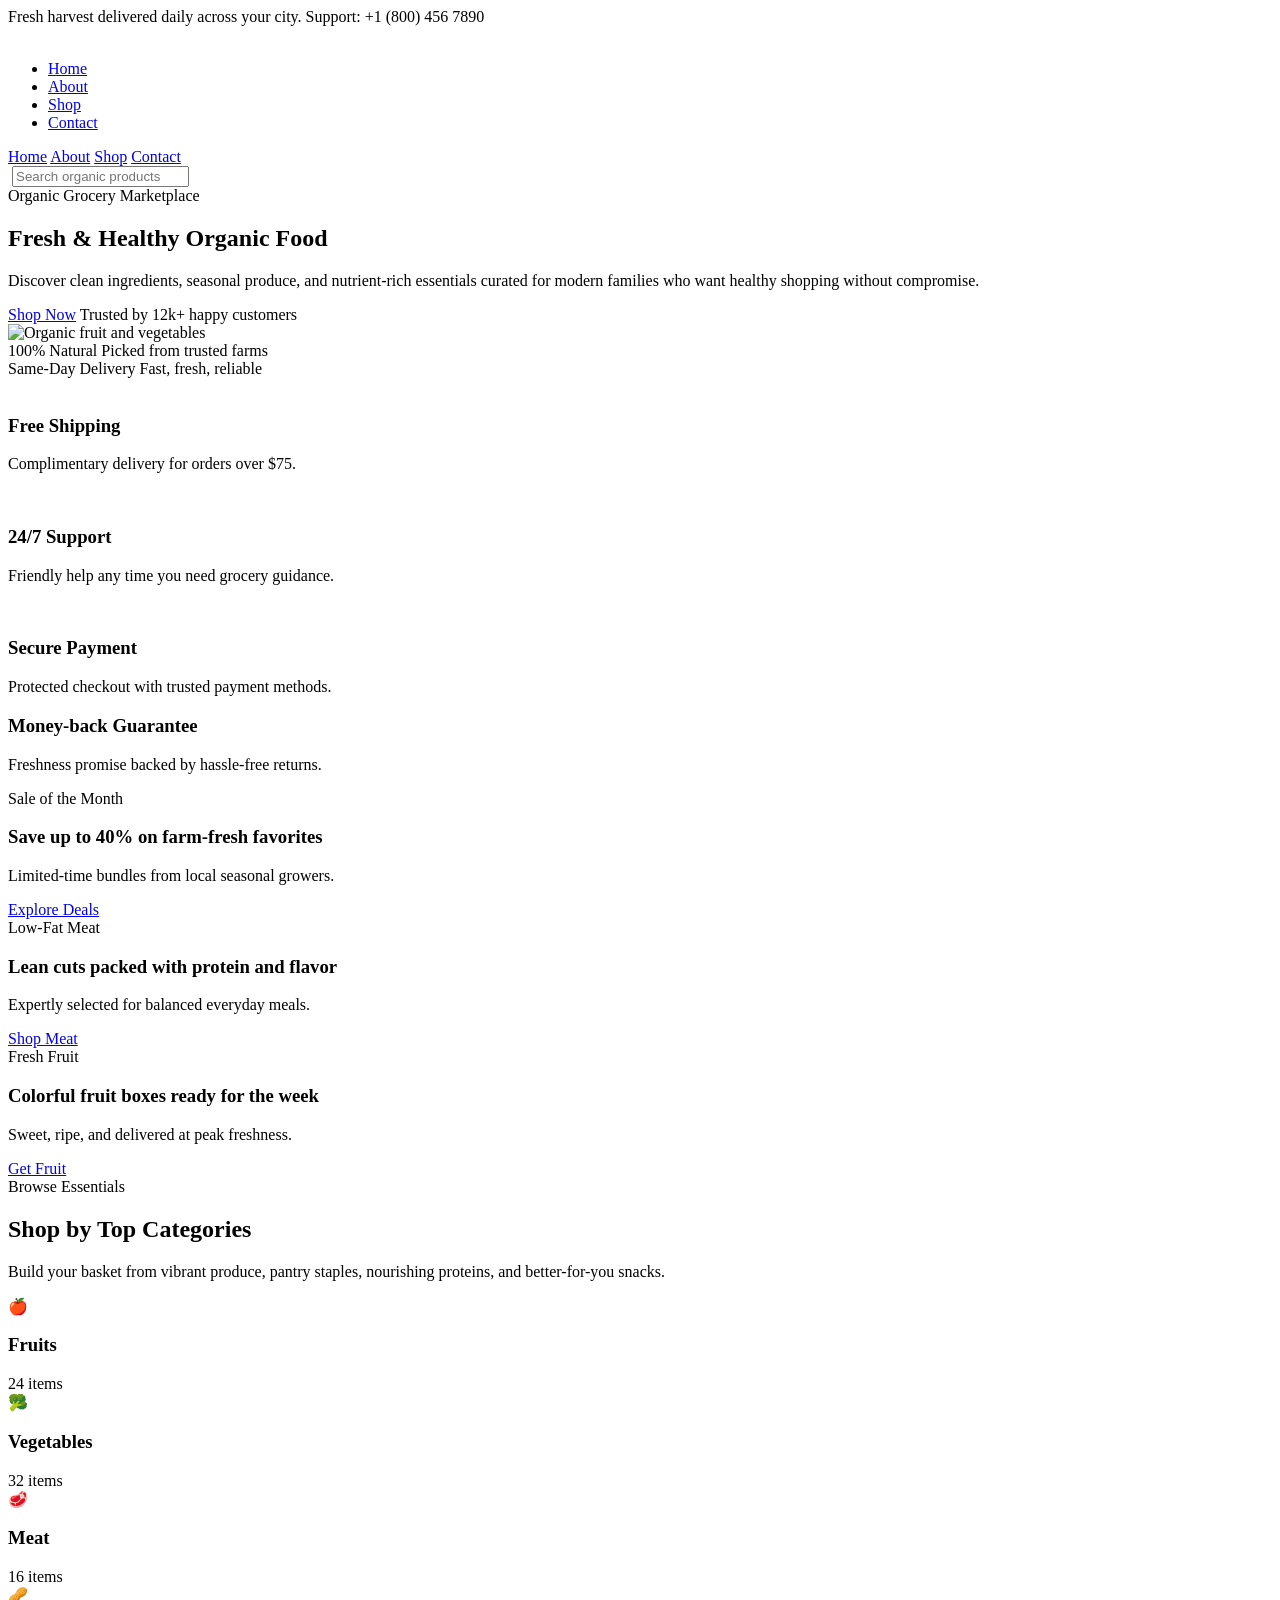
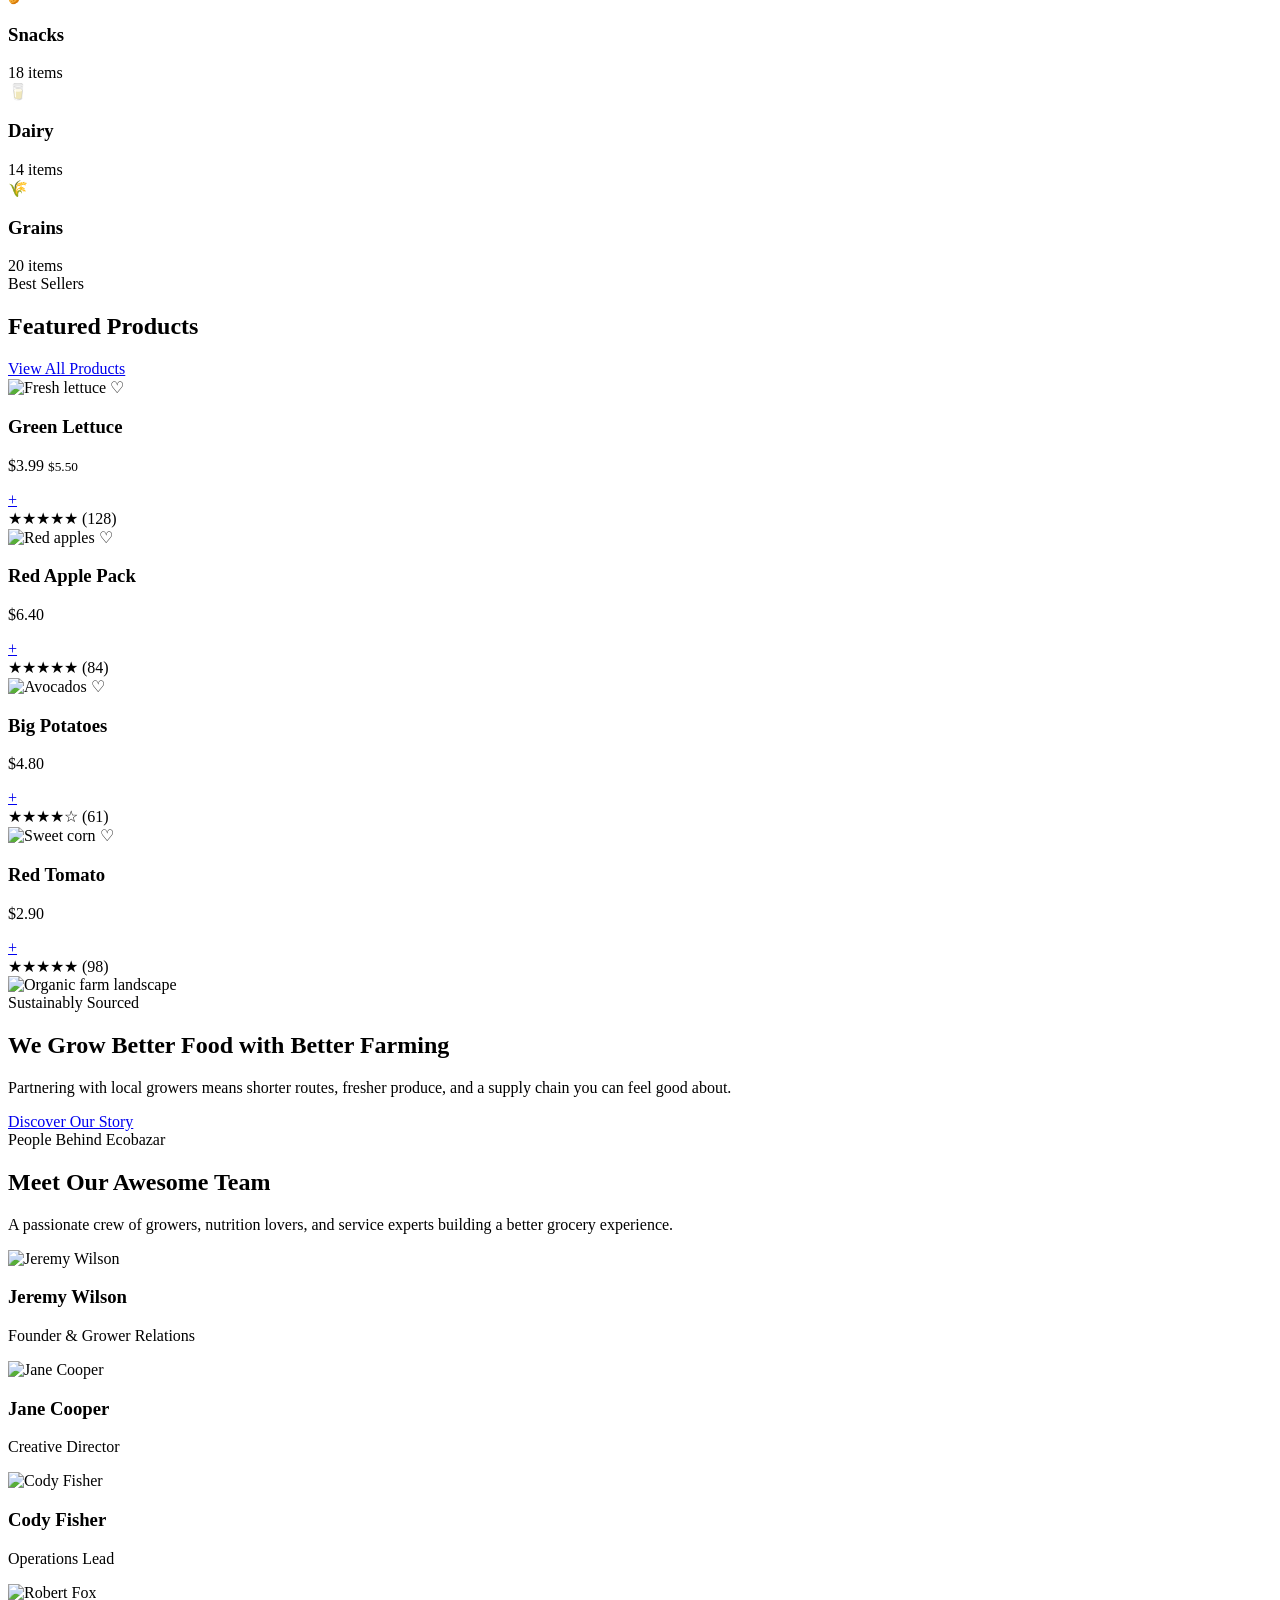
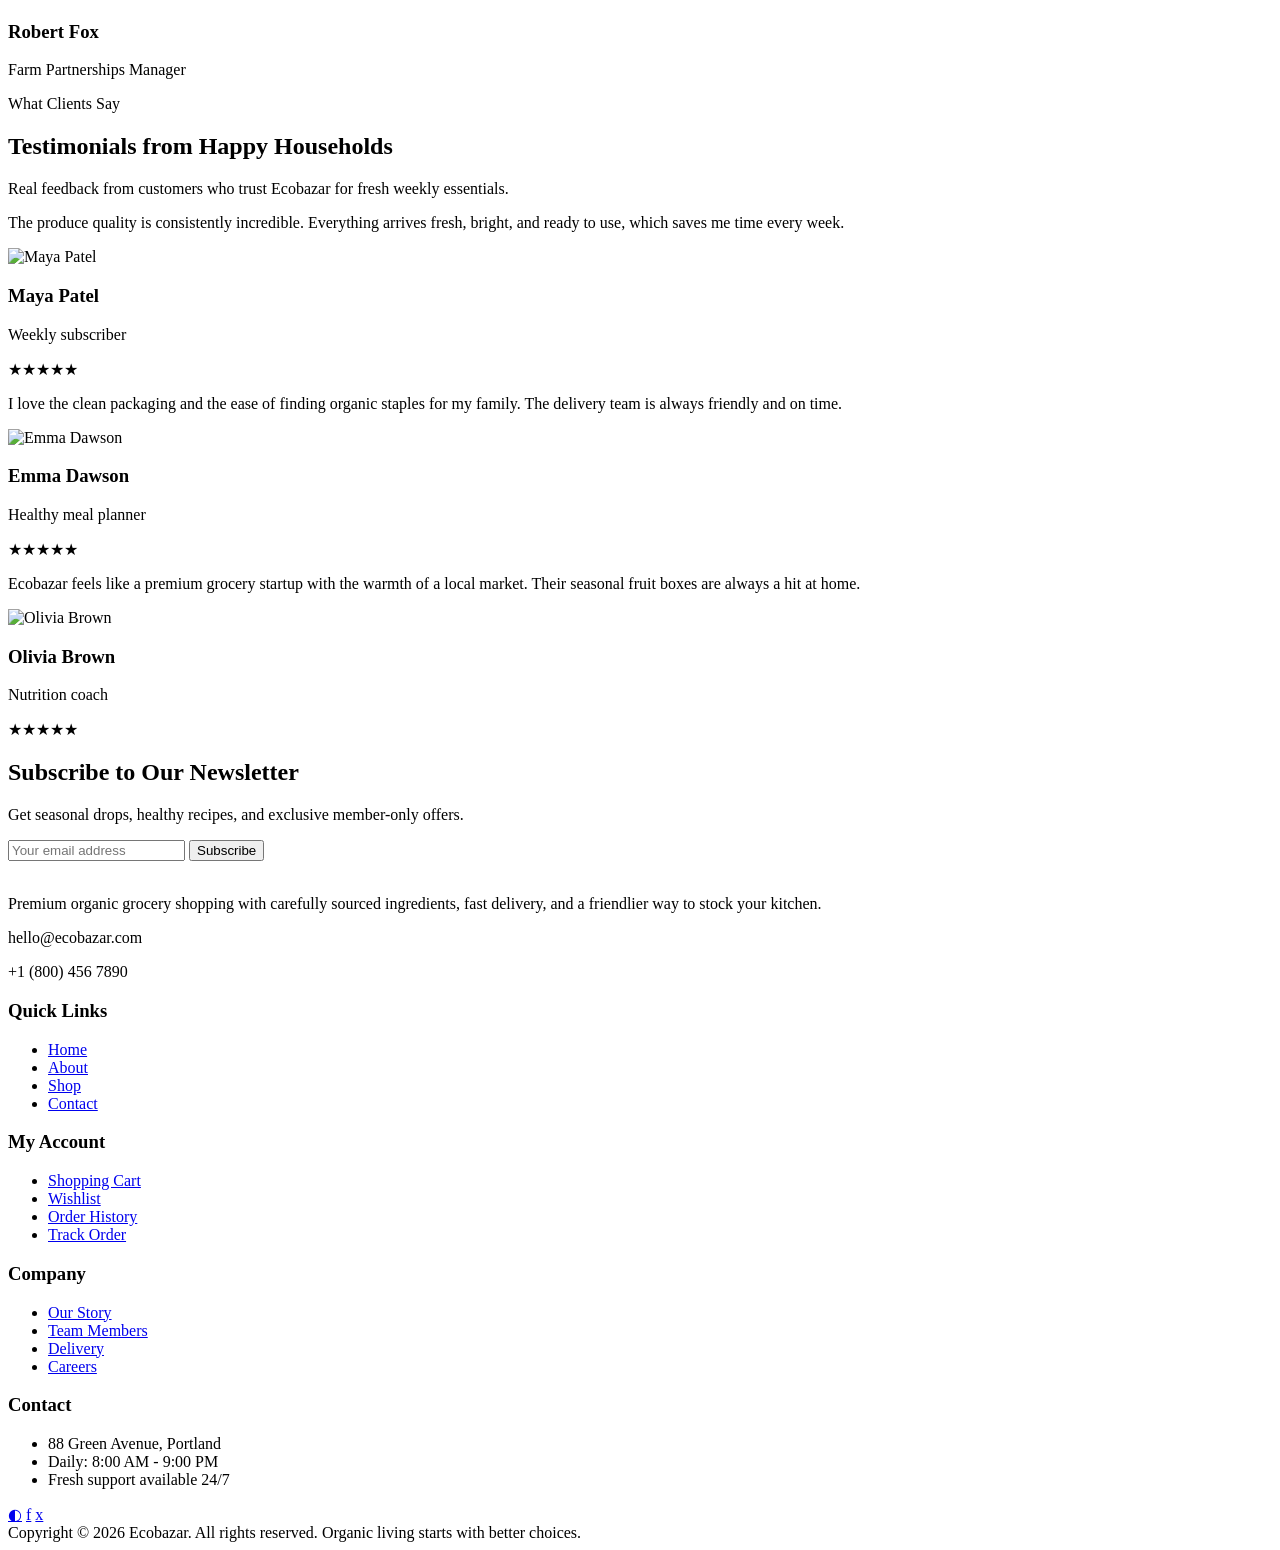
==== index.html @ fa6626b8 "ecobazar" ====
<!DOCTYPE html>
<html lang="en">
  <head>
    <meta charset="UTF-8" />
    <meta name="viewport" content="width=device-width, initial-scale=1.0" />
    <title>Ecobazar </title>
    <link rel="preconnect" href="https://fonts.googleapis.com" />
    <link rel="preconnect" href="https://fonts.gstatic.com" crossorigin />
    <link
      href="https://fonts.googleapis.com/css2?family=Poppins:wght@400;500;600;700;800&display=swap"
      rel="stylesheet"
    />
    <link rel="stylesheet" href="style.css" />
  </head>
  <body>
    <div class="page-shell">
      <div class="topbar">
        <div class="container">
          <span>Fresh harvest delivered daily across your city.</span>
          <span>Support: +1 (800) 456 7890</span>
        </div>
      </div>
      <header class="header-main">
        
        <div class="container">
          <a class="logo" href="index.html">
            <img src="./images/escobarlogo.svg" alt="" class="nav__logo">
          </a>
          <div class="mobile-only-menu">
            <div class="menu-btn" onclick="toggleMenu()">
              <div class="bar"></div>
              <div class="bar"></div>
            </div>
            <div class="nav-container" id="navContainer">
              <ul class="nav-links">
                <li style="--i: 0.1s"><a href="index.html">Home</a></li>
                <li style="--i: 0.1s"><a href="about.html">About</a></li>
                <li style="--i: 0.2s"><a href="shop.html">Shop</a></li>
                <li style="--i: 0.3s"><a href="#footer-contact">Contact</a></li>
              </ul>
            </div>
          </div>
          <nav class="nav" aria-label="Primary navigation">
            <a class="is-active" href="index.html">Home</a>
            <a href="about.html">About</a>
            <a href="shop.html">Shop</a>
            <a href="#footer-contact">Contact</a>
          </nav>
          <div class="header-actions">
            <label class="search" aria-label="Search products">
              <img src="./images/searchicon.svg" alt="" class="nav__search">
              <input type="search" placeholder="Search organic products" />
            </label>
            <a class="icon-button" href="shop.html" aria-label="Cart"><img src="./images/shopbag.svg" alt="" class="nav__shop"></a>
          </div>
        </div>
      </header>
      <main>
        <section class="hero">
          <div class="container">
            <div class="hero-panel">
              <div class="hero-copy">
                <span class="eyebrow">Organic Grocery Marketplace</span>
                <h1>Fresh &amp; Healthy Organic Food</h1>
                <p>
                  Discover clean ingredients, seasonal produce, and nutrient-rich essentials curated
                  for modern families who want healthy shopping without compromise.
                </p>
                <div class="hero-actions">
                  <a class="button" href="shop.html">Shop Now</a>
                  <span class="hero-note">Trusted by 12k+ happy customers</span>
                </div>
              </div>
              <div class="hero-media">
                <img
                  src="https://images.unsplash.com/photo-1542838132-92c53300491e?auto=format&fit=crop&w=900&q=80"
                  alt="Organic fruit and vegetables"
                />
                <div class="floating-chip chip-top">
                  <span class="stats-value">100% Natural</span>
                  <span class="stats-label">Picked from trusted farms</span>
                </div>
                <div class="floating-chip chip-bottom">
                  <span class="stats-value">Same-Day Delivery</span>
                  <span class="stats-label">Fast, fresh, reliable</span>
                </div>
              </div>
            </div>
          </div>
        </section>
        <section class="features-bar">
          <div class="container">
            <div class="features-grid">
              <article class="feature-item">
                <span class="feature-icon"><img src="./images/vivian.svg" alt=""></span>
                <div>
                  <h3>Free Shipping</h3>
                  <p>Complimentary delivery for orders over $75.</p>
                </div>
              </article>
              <article class="feature-item">
                <span class="feature-icon"><img src="./images/naushnik.svg" alt=""></span>
                <div>
                  <h3>24/7 Support</h3>
                  <p>Friendly help any time you need grocery guidance.</p>
                </div>
              </article>
              <article class="feature-item">
                <span class="feature-icon"><img src="./images/shjpingbag.svg" alt=""></span>
                <div>
                  <h3>Secure Payment</h3>
                  <p>Protected checkout with trusted payment methods.</p>
                </div>
              </article>
              <article class="feature-item">
                <span class="feature-icon"></span>
                <div>
                  <h3>Money-back Guarantee</h3>
                  <p>Freshness promise backed by hassle-free returns.</p>
                </div>
              </article>
            </div>
          </div>
        </section>
        <section class="section">
          <div class="container">
            <div class="promo-grid">
              <article
                class="promo-card"
                style="--promo-image:url('https://images.unsplash.com/photo-1610832958506-aa56368176cf?auto=format&fit=crop&w=900&q=80');"
              >
                <div class="promo-copy">
                  <span class="promo-badge">Sale of the Month</span>
                  <h3>Save up to 40% on farm-fresh favorites</h3>
                  <p>Limited-time bundles from local seasonal growers.</p>
                  <a class="button-outline" href="shop.html">Explore Deals</a>
                </div>
              </article>
              <article
                class="promo-card"
                style="--promo-image:url('https://images.unsplash.com/photo-1607623814075-e51df1bdc82f?auto=format&fit=crop&w=900&q=80');"
              >
                <div class="promo-copy">
                  <span class="promo-badge">Low-Fat Meat</span>
                  <h3>Lean cuts packed with protein and flavor</h3>
                  <p>Expertly selected for balanced everyday meals.</p>
                  <a class="button-outline" href="shop.html">Shop Meat</a>
                </div>
              </article>
              <article
                class="promo-card"
                style="--promo-image:url('https://images.unsplash.com/photo-1619566636858-adf3ef46400b?auto=format&fit=crop&w=900&q=80');"
              >
                <div class="promo-copy">
                  <span class="promo-badge">Fresh Fruit</span>
                  <h3>Colorful fruit boxes ready for the week</h3>
                  <p>Sweet, ripe, and delivered at peak freshness.</p>
                  <a class="button-outline" href="shop.html">Get Fruit</a>
                </div>
              </article>
            </div>
          </div>
        </section>
        <section class="section">
          <div class="container">
            <div class="section-heading">
              <span class="eyebrow">Browse Essentials</span>
              <h2>Shop by Top Categories</h2>
              <p>
                Build your basket from vibrant produce, pantry staples, nourishing proteins, and
                better-for-you snacks.
              </p>
            </div>
            <div class="categories-grid">
              <article class="category-card">
                <span class="category-icon">🍎</span>
                <h3>Fruits</h3>
                <span>24 items</span>
              </article>
              <article class="category-card">
                <span class="category-icon">🥦</span>
                <h3>Vegetables</h3>
                <span>32 items</span>
              </article>
              <article class="category-card">
                <span class="category-icon">🥩</span>
                <h3>Meat</h3>
                <span>16 items</span>
              </article>
              <article class="category-card">
                <span class="category-icon">🥜</span>
                <h3>Snacks</h3>
                <span>18 items</span>
              </article>
              <article class="category-card">
                <span class="category-icon">🥛</span>
                <h3>Dairy</h3>
                <span>14 items</span>
              </article>
              <article class="category-card">
                <span class="category-icon">🌾</span>
                <h3>Grains</h3>
                <span>20 items</span>
              </article>
            </div>
          </div>
        </section>
        <section class="section">
          <div class="container">
            <div class="utility-row">
              <div>
                <span class="eyebrow">Best Sellers</span>
                <h2>Featured Products</h2>
              </div>
              <a class="button-outline" href="shop.html">View All Products</a>
            </div>
            <div class="products-grid">
              <article class="product-card">
                <div class="product-media">
                  <img src="https://images.unsplash.com/photo-1576045057995-568f588f82fb?auto=format&fit=crop&w=800&q=80" alt="Fresh lettuce" />
                  <span class="wishlist">♡</span>
                </div>
                <div class="product-meta">
                  <div>
                    <h3 class="product-name">Green Lettuce</h3>
                    <p class="price">$3.99 <small>$5.50</small></p>
                  </div>
                  <a class="icon-button" href="shop.html" aria-label="Add Green Lettuce to cart">+</a>
                </div>
                <div class="rating">★★★★★ <span>(128)</span></div>
              </article>
              <article class="product-card">
                <div class="product-media">
                  <img src="https://images.unsplash.com/photo-1567306226416-28f0efdc88ce?auto=format&fit=crop&w=800&q=80" alt="Red apples" />
                  <span class="wishlist">♡</span>
                </div>
                <div class="product-meta">
                  <div>
                    <h3 class="product-name">Red Apple Pack</h3>
                    <p class="price">$6.40</p>
                  </div>
                  <a class="icon-button" href="shop.html" aria-label="Add Red Apple Pack to cart">+</a>
                </div>
                <div class="rating">★★★★★ <span>(84)</span></div>
              </article>
              <article class="product-card">
                <div class="product-media">
                  <img src="https://images.unsplash.com/photo-1518977676601-b53f82aba655?auto=format&fit=crop&w=800&q=80" alt="Avocados" />
                  <span class="wishlist">♡</span>
                </div>
                <div class="product-meta">
                  <div>
                    <h3 class="product-name">Big Potatoes</h3>
                    <p class="price">$4.80</p>
                  </div>
                  <a class="icon-button" href="shop.html" aria-label="Add Organic Avocado to cart">+</a>
                </div>
                <div class="rating">★★★★☆ <span>(61)</span></div>
              </article>
              <article class="product-card">
                <div class="product-media">
                  <img src="https://images.unsplash.com/photo-1592924357228-91a4daadcfea?auto=format&fit=crop&w=800&q=80" alt="Sweet corn" />
                  <span class="wishlist">♡</span>
                </div>
                <div class="product-meta">
                  <div>
                    <h3 class="product-name">Red Tomato</h3>
                    <p class="price">$2.90</p>
                  </div>
                  <a class="icon-button" href="shop.html" aria-label="Add Sweet Corn to cart">+</a>
                </div>
                <div class="rating">★★★★★ <span>(98)</span></div>
              </article>
            </div>
          </div>
        </section>
        <section class="section">
          <div class="container">
            <div class="banner-card">
              <img
                src="https://images.unsplash.com/photo-1501004318641-b39e6451bec6?auto=format&fit=crop&w=1400&q=80"
                alt="Organic farm landscape"
              />
              <div class="banner-copy">
                <span class="eyebrow">Sustainably Sourced</span>
                <h2>We Grow Better Food with Better Farming</h2>
                <p>
                  Partnering with local growers means shorter routes, fresher produce, and a supply
                  chain you can feel good about.
                </p>
                <a class="button" href="about.html">Discover Our Story</a>
              </div>
            </div>
          </div>
        </section>
        <section class="section">
          <div class="container">
            <div class="section-heading">
              <span class="eyebrow">People Behind Ecobazar</span>
              <h2>Meet Our Awesome Team</h2>
              <p>
                A passionate crew of growers, nutrition lovers, and service experts building a better
                grocery experience.
              </p>
            </div>
            <div class="team-grid">
              <article class="team-card">
                <img src="https://images.unsplash.com/photo-1500648767791-00dcc994a43e?auto=format&fit=crop&w=700&q=80" alt="Jeremy Wilson" />
                <div class="team-copy">
                  <h3>Jeremy Wilson</h3>
                  <p>Founder &amp; Grower Relations</p>
                </div>
              </article>
              <article class="team-card">
                <img src="https://images.unsplash.com/photo-1506794778202-cad84cf45f1d?auto=format&fit=crop&w=700&q=80" alt="Jane Cooper" />
                <div class="team-copy">
                  <h3>Jane Cooper</h3>
                  <p>Creative Director</p>
                </div>
              </article>
              <article class="team-card">
                <img src="https://images.unsplash.com/photo-1507591064344-4c6ce005b128?auto=format&fit=crop&w=700&q=80" alt="Cody Fisher" />
                <div class="team-copy">
                  <h3>Cody Fisher</h3>
                  <p>Operations Lead</p>
                </div>
              </article>
              <article class="team-card">
                <img src="./images/robert fox.jpg" alt="Robert Fox" />
                <div class="team-copy">
                  <h3>Robert Fox</h3>
                  <p>Farm Partnerships Manager</p>
                </div>
              </article>
            </div>
          </div>
        </section>
        <section class="section">
          <div class="container">
            <div class="section-heading">
              <span class="eyebrow">What Clients Say</span>
              <h2>Testimonials from Happy Households</h2>
              <p>
                Real feedback from customers who trust Ecobazar for fresh weekly essentials.
              </p>
            </div>
            <div class="testimonial-grid">
              <article class="testimonial-card">
                <p>
                  The produce quality is consistently incredible. Everything arrives fresh, bright,
                  and ready to use, which saves me time every week.
                </p>
                <div class="reviewer">
                  <img src="https://images.unsplash.com/photo-1494790108377-be9c29b29330?auto=format&fit=crop&w=200&q=80" alt="Maya Patel" />
                  <div>
                    <h3>Maya Patel</h3>
                    <p class="reviewer-role">Weekly subscriber</p>
                    <div class="rating">★★★★★</div>
                  </div>
                </div>
              </article>
              <article class="testimonial-card">
                <p>
                  I love the clean packaging and the ease of finding organic staples for my family.
                  The delivery team is always friendly and on time.
                </p>
                <div class="reviewer">
                  <img src="https://images.unsplash.com/photo-1438761681033-6461ffad8d80?auto=format&fit=crop&w=200&q=80" alt="Emma Dawson" />
                  <div>
                    <h3>Emma Dawson</h3>
                    <p class="reviewer-role">Healthy meal planner</p>
                    <div class="rating">★★★★★</div>
                  </div>
                </div>
              </article>
              <article class="testimonial-card">
                <p>
                  Ecobazar feels like a premium grocery startup with the warmth of a local market.
                  Their seasonal fruit boxes are always a hit at home.
                </p>
                <div class="reviewer">
                  <img src="https://images.unsplash.com/photo-1502685104226-ee32379fefbe?auto=format&fit=crop&w=200&q=80" alt="Olivia Brown" />
                  <div>
                    <h3>Olivia Brown</h3>
                    <p class="reviewer-role">Nutrition coach</p>
                    <div class="rating">★★★★★</div>
                  </div>
                </div>
              </article>
            </div>
          </div>
        </section>
      </main>
      <section class="newsletter">
        <div class="container">
          <div class="newsletter-panel">
            <div>
              <h2>Subscribe to Our Newsletter</h2>
              <p>Get seasonal drops, healthy recipes, and exclusive member-only offers.</p>
            </div>
            <form class="newsletter-form">
              <input type="email" placeholder="Your email address" />
              <button class="button" type="submit">Subscribe</button>
            </form>
          </div>
        </div>
      </section>
      <footer class="footer-main" id="footer-contact">
        <div class="container">
          <div class="footer-grid">
            <div class="footer-column">
              <a class="logo" href="index.html">
                <img src="./images/escobarlogo.svg" alt="">
              </a>
              <p>
                Premium organic grocery shopping with carefully sourced ingredients, fast delivery,
                and a friendlier way to stock your kitchen.
              </p>
              <p>hello@ecobazar.com</p>
              <p>+1 (800) 456 7890</p>
            </div>
            <div class="footer-column">
              <h3>Quick Links</h3>
              <ul>
                <li><a href="index.html">Home</a></li>
                <li><a href="about.html">About</a></li>
                <li><a href="shop.html">Shop</a></li>
                <li><a href="#footer-contact">Contact</a></li>
              </ul>
            </div>
            <div class="footer-column">
              <h3>My Account</h3>
              <ul>
                <li><a href="shop.html">Shopping Cart</a></li>
                <li><a href="shop.html">Wishlist</a></li>
                <li><a href="shop.html">Order History</a></li>
                <li><a href="shop.html">Track Order</a></li>
              </ul>
            </div>
            <div class="footer-column">
              <h3>Company</h3>
              <ul>
                <li><a href="about.html">Our Story</a></li>
                <li><a href="about.html">Team Members</a></li>
                <li><a href="about.html">Delivery</a></li>
                <li><a href="shop.html">Careers</a></li>
              </ul>
            </div>
            <div class="footer-column">
              <h3>Contact</h3>
              <ul>
                <li>88 Green Avenue, Portland</li>
                <li>Daily: 8:00 AM - 9:00 PM</li>
                <li>Fresh support available 24/7</li>
              </ul>
              <div class="socials">
                <a href="#" aria-label="Instagram">◐</a>
                <a href="#" aria-label="Facebook">f</a>
                <a href="#" aria-label="Twitter">x</a>
              </div>
            </div>
          </div>
        </div>
      </footer>
      <div class="footer-bottom">
        <div class="container">
          <span>Copyright © 2026 Ecobazar. All rights reserved.</span>
          <span>Organic living starts with better choices.</span>
        </div>
      </div>
    </div>
    <script>
      function toggleMenu() {
        document.getElementById("navContainer").classList.toggle("active");
        document.querySelector(".menu-btn").classList.toggle("open");
      }
    </script>
  </body>
</html>
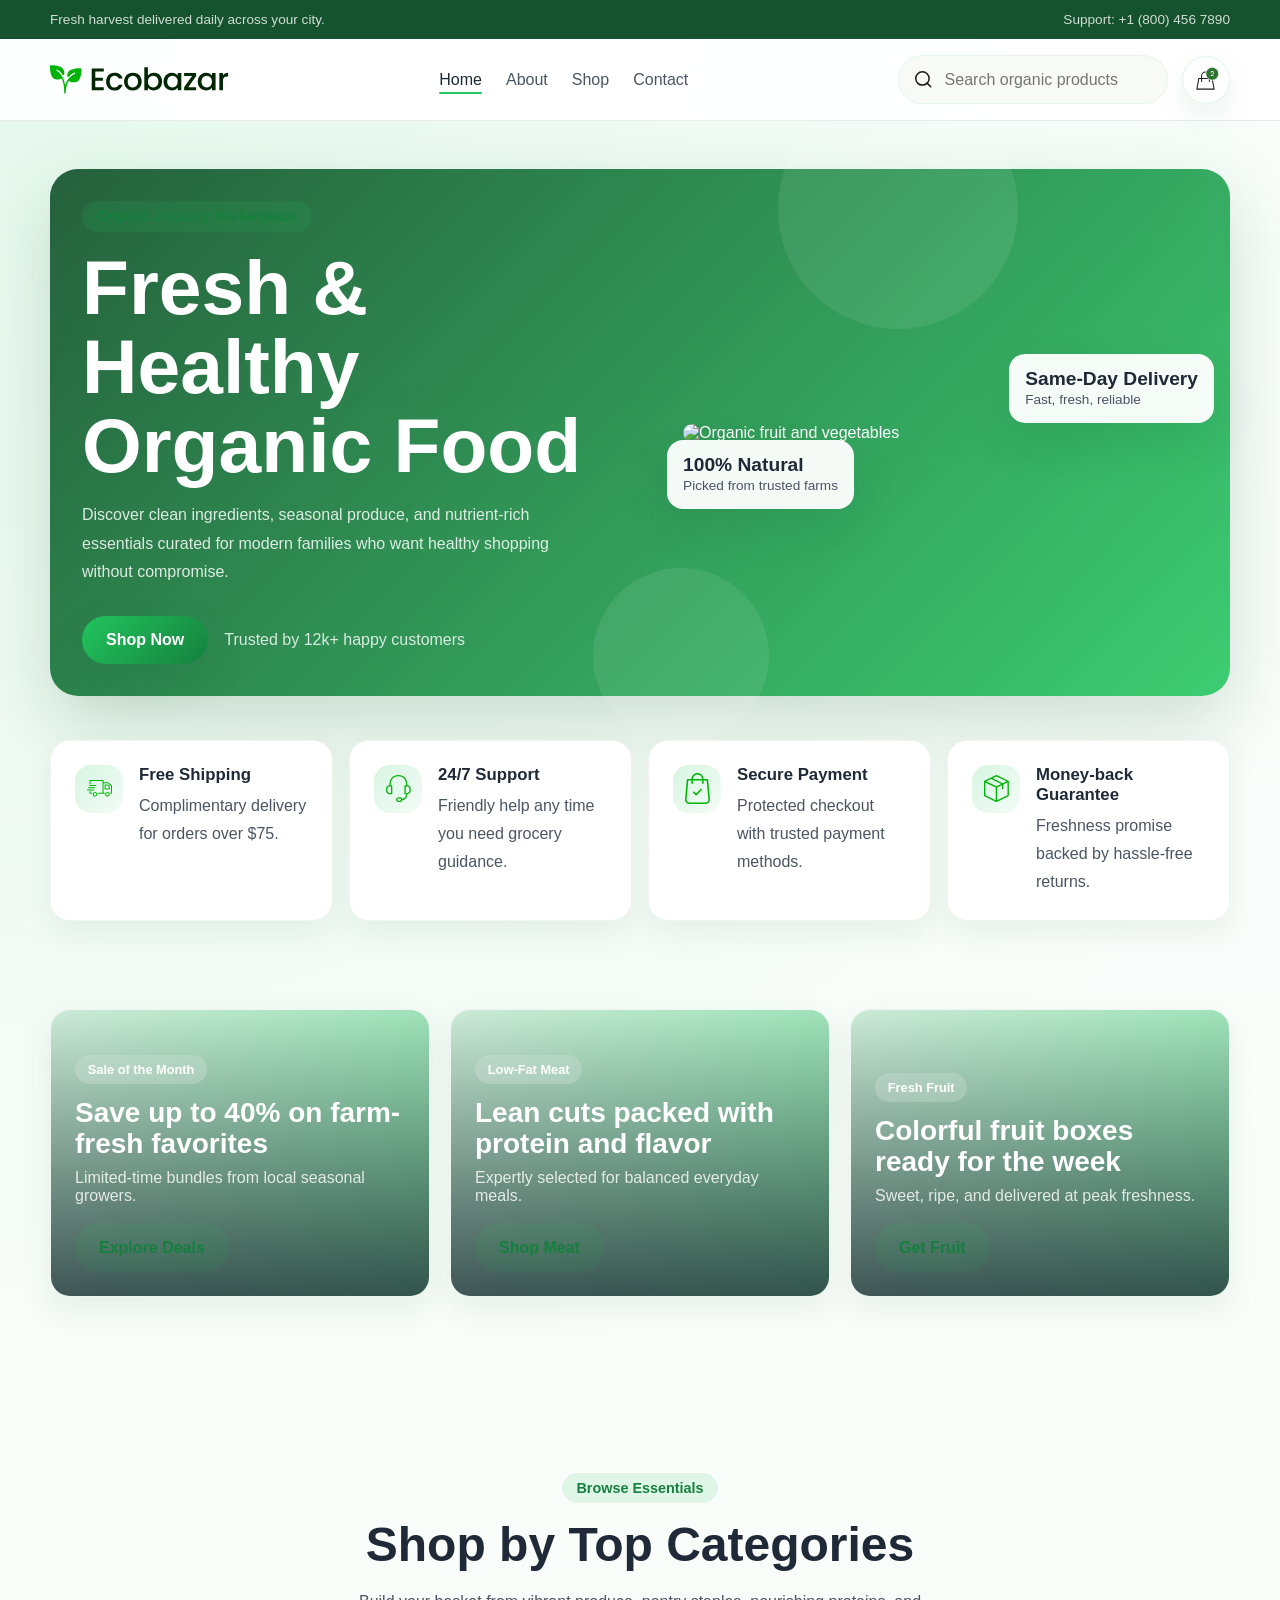
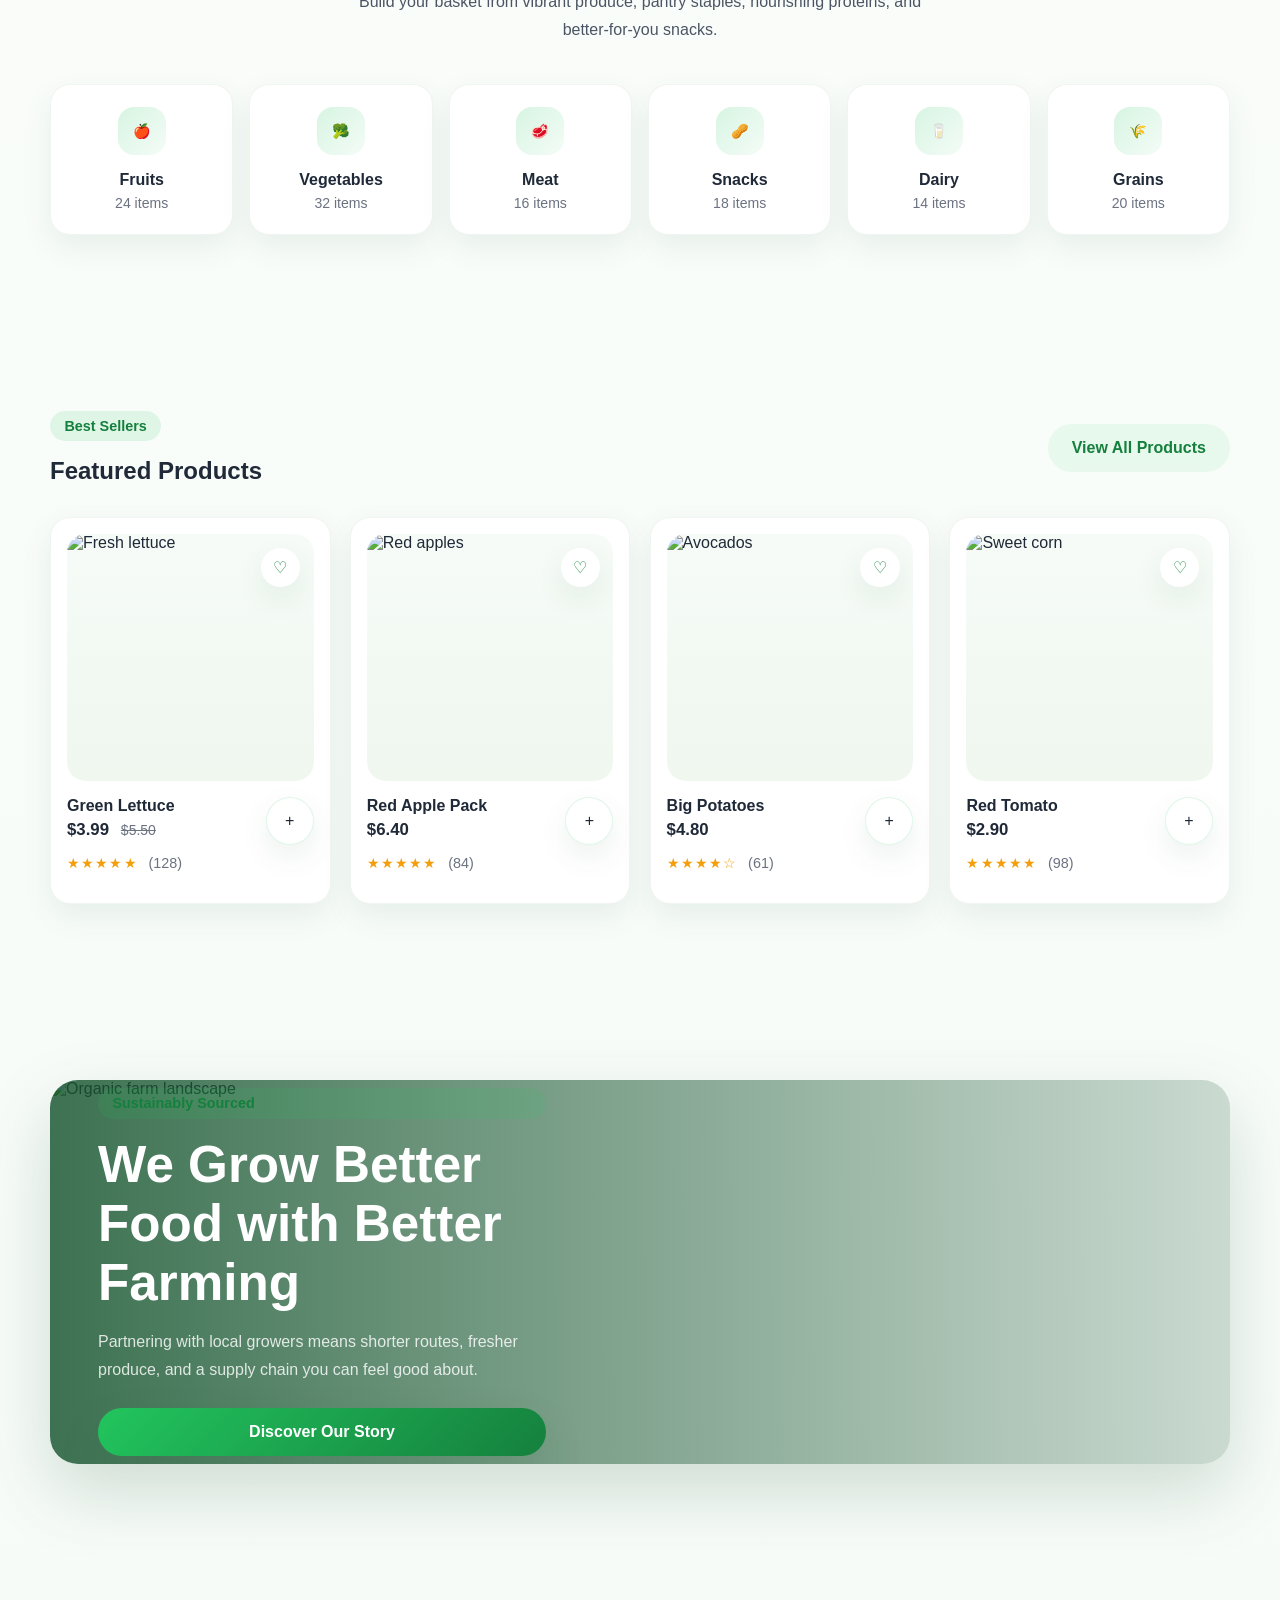
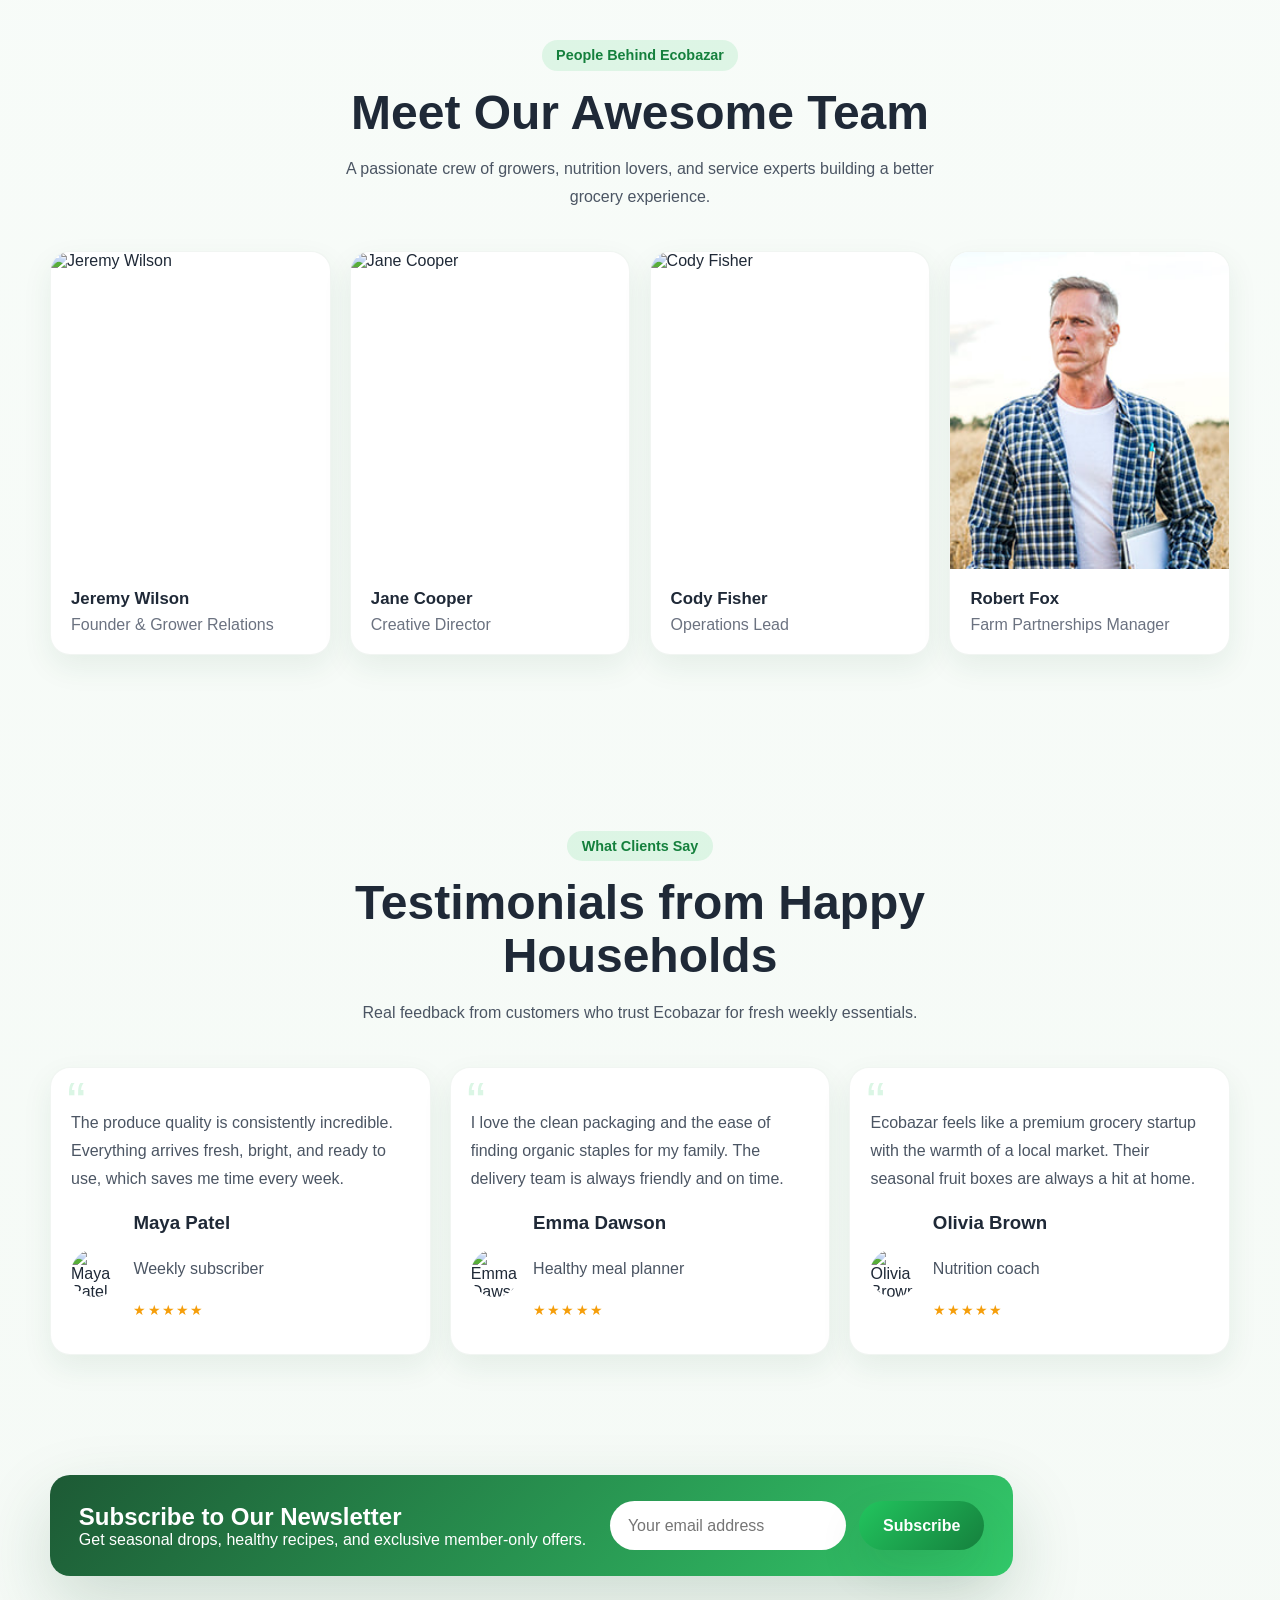
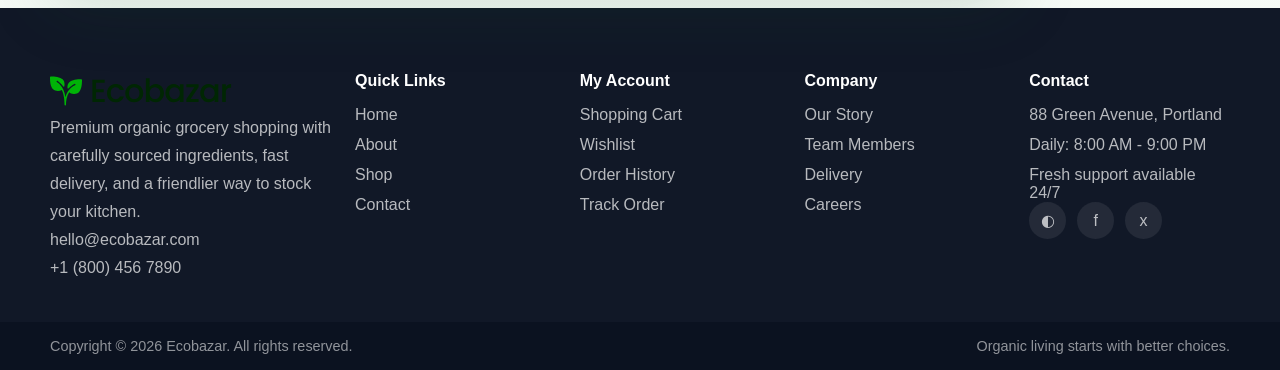
==== commit a18fdd4b: "fixProblems" ====
--- a/index.html
+++ b/index.html
@@ -92,28 +92,28 @@
           <div class="container">
             <div class="features-grid">
               <article class="feature-item">
-                <span class="feature-icon"><img src="./images/vivian.svg" alt=""></span>
+                <span class="feature-icon"><img src="./images/vivian.svg" alt="" class="feature__services"></span>
                 <div>
                   <h3>Free Shipping</h3>
                   <p>Complimentary delivery for orders over $75.</p>
                 </div>
               </article>
               <article class="feature-item">
-                <span class="feature-icon"><img src="./images/naushnik.svg" alt=""></span>
+                <span class="feature-icon"><img src="./images/naushnik.svg" alt="" class="feature__services"></span>
                 <div>
                   <h3>24/7 Support</h3>
                   <p>Friendly help any time you need grocery guidance.</p>
                 </div>
               </article>
               <article class="feature-item">
-                <span class="feature-icon"><img src="./images/shjpingbag.svg" alt=""></span>
+                <span class="feature-icon"><img src="./images/shjpingbag.svg" alt="" class="feature__services"></span>
                 <div>
                   <h3>Secure Payment</h3>
                   <p>Protected checkout with trusted payment methods.</p>
                 </div>
               </article>
               <article class="feature-item">
-                <span class="feature-icon"></span>
+                <span class="feature-icon"><img src="./images/box (2).svg" alt="" class="feature__services"></span>
                 <div>
                   <h3>Money-back Guarantee</h3>
                   <p>Freshness promise backed by hassle-free returns.</p>
--- a/style.css
+++ b/style.css
@@ -0,0 +1,1258 @@
+:root {
+  --green-50: #f2fbf5;
+  --green-100: #dcfce7;
+  --green-200: #bbf7d0;
+  --green-400: #4ade80;
+  --green-500: #22c55e;
+  --green-600: #16a34a;
+  --green-700: #15803d;
+  --green-900: #14532d;
+  --ink-900: #1f2937;
+  --ink-700: #4b5563;
+  --ink-500: #6b7280;
+  --surface: #ffffff;
+  --surface-soft: #f8faf8;
+  --warning: #f59e0b;
+  --shadow-sm: 0 12px 30px rgba(20, 83, 45, 0.08);
+  --shadow-md: 0 20px 45px rgba(20, 83, 45, 0.12);
+  --shadow-lg: 0 28px 70px rgba(20, 83, 45, 0.18);
+  --radius-md: 20px;
+  --radius-lg: 28px;
+  --container: min(1180px, calc(100% - 2rem));
+  --transition: 180ms ease;
+}
+
+*,
+*::before,
+*::after {
+  box-sizing: border-box;
+}
+
+html {
+  scroll-behavior: smooth;
+}
+
+body {
+  margin: 0;
+  font-family: "Poppins", sans-serif;
+  color: var(--ink-900);
+  background:
+    radial-gradient(circle at top left, rgba(34, 197, 94, 0.1), transparent 28%),
+    linear-gradient(180deg, #fbfefc 0%, #f5faf6 100%);
+}
+
+img {
+  display: block;
+  width: 100%;
+  max-width: 100%;
+}
+
+a {
+  color: inherit;
+  text-decoration: none;
+}
+
+button,
+input {
+  font: inherit;
+}
+
+ul {
+  list-style: none;
+  padding: 0;
+  margin: 0;
+}
+
+p,
+h1,
+h2,
+h3,
+h4 {
+  margin: 0;
+}
+
+.container {
+  width: var(--container);
+  margin: 0 auto;
+}
+
+.page-shell {
+  overflow: hidden;
+}
+
+.topbar {
+  background: var(--green-900);
+  color: rgba(255, 255, 255, 0.8);
+  font-size: 0.85rem;
+}
+
+.topbar .container,
+.header-main .container,
+.newsletter .container,
+.footer-main .container,
+.footer-bottom .container {
+  display: flex;
+  align-items: center;
+  justify-content: space-between;
+  gap: 1rem;
+}
+
+.topbar .container {
+  padding: 0.75rem 0;
+}
+
+.header-main {
+  position: sticky;
+  top: 0;
+  z-index: 20;
+  background: rgba(255, 255, 255, 0.92);
+  backdrop-filter: blur(18px);
+  border-bottom: 1px solid rgba(229, 231, 235, 0.8);
+}
+
+.nav__search {
+  width: 20px;
+}
+
+.nav__shop {
+  width: 25px;
+}
+
+.nav__logo {
+  width: 180px;
+}
+
+:root {
+  --accent: #00f2fe;
+  --bg: #0b0d17;
+}
+
+body { 
+  margin: 0; 
+  
+  font-family: 'Inter', sans-serif; 
+  overflow-x: hidden; 
+}
+
+.navbar {
+  display: flex;
+  justify-content: space-between;
+  align-items: center;
+  padding: 0 25px;
+  height: 70px;
+}
+
+.logo {
+   color: white; font-weight: 800; font-size: 1.3rem; }
+.logo span { color: var(--accent); }
+
+.feature__services {
+  width: 25px;
+}
+
+
+.mobile-only-menu {
+  display: none;
+}
+
+.header-main .container {
+  padding: 1rem 0;
+}
+
+.logo {
+  display: inline-flex;
+  align-items: center;
+  gap: 0.65rem;
+  font-size: 1.35rem;
+  font-weight: 700;
+}
+
+.logo-mark {
+  width: 2.35rem;
+  height: 2.35rem;
+  border-radius: 50%;
+  display: inline-grid;
+  place-items: center;
+  color: #fff;
+  background: linear-gradient(135deg, var(--green-500), var(--green-700));
+  box-shadow: var(--shadow-sm);
+}
+
+.nav {
+  display: flex;
+  align-items: center;
+  gap: 1.5rem;
+  color: var(--ink-700);
+}
+
+.nav a {
+  position: relative;
+  font-weight: 500;
+  transition: color var(--transition);
+}
+
+.nav a::after {
+  content: "";
+  position: absolute;
+  left: 0;
+  bottom: -0.35rem;
+  width: 100%;
+  height: 2px;
+  border-radius: 999px;
+  background: var(--green-500);
+  transform: scaleX(0);
+  transform-origin: left;
+  transition: transform var(--transition);
+}
+
+.nav a:hover,
+.nav a.is-active {
+  color: var(--ink-900);
+}
+
+.nav a:hover::after,
+.nav a.is-active::after {
+  transform: scaleX(1);
+}
+
+.header-actions {
+  display: flex;
+  align-items: center;
+  gap: 0.9rem;
+}
+
+.search {
+  min-width: 270px;
+  display: flex;
+  align-items: center;
+  gap: 0.65rem;
+  padding: 0.85rem 1rem;
+  border-radius: 999px;
+  background: var(--surface-soft);
+  border: 1px solid rgba(34, 197, 94, 0.08);
+}
+
+.search input {
+  width: 100%;
+  border: 0;
+  outline: 0;
+  background: transparent;
+  color: var(--ink-900);
+}
+
+.icon-button {
+  width: 3rem;
+  height: 3rem;
+  display: inline-grid;
+  place-items: center;
+  border-radius: 50%;
+  border: 1px solid rgba(34, 197, 94, 0.14);
+  background: var(--surface);
+  box-shadow: var(--shadow-sm);
+  transition: transform var(--transition), box-shadow var(--transition), background var(--transition);
+}
+
+.icon-button:hover {
+  transform: translateY(-2px);
+  box-shadow: var(--shadow-md);
+  background: var(--green-50);
+}
+
+.section {
+  padding: 5.5rem 0;
+}
+
+.section-heading {
+  max-width: 38rem;
+  margin: 0 auto 2.5rem;
+  text-align: center;
+}
+
+.eyebrow {
+  display: inline-flex;
+  align-items: center;
+  gap: 0.45rem;
+  padding: 0.45rem 0.9rem;
+  border-radius: 999px;
+  background: rgba(34, 197, 94, 0.12);
+  color: var(--green-700);
+  font-size: 0.9rem;
+  font-weight: 600;
+  margin-bottom: 1rem;
+}
+
+.section-heading h2,
+.content-block h1,
+.content-block h2 {
+  font-size: clamp(2rem, 4vw, 3rem);
+  line-height: 1.1;
+  margin-bottom: 1rem;
+}
+
+.section-heading p,
+.content-block p,
+.card-copy p,
+.testimonial-card p,
+.footer-column p,
+.feature-item p,
+.benefit-card p {
+  color: var(--ink-700);
+  line-height: 1.75;
+}
+
+.button,
+.button-outline {
+  display: inline-flex;
+  align-items: center;
+  justify-content: center;
+  gap: 0.55rem;
+  padding: 0.95rem 1.5rem;
+  border-radius: 999px;
+  border: 0;
+  font-weight: 600;
+  cursor: pointer;
+  transition: transform var(--transition), box-shadow var(--transition), background var(--transition), color var(--transition);
+}
+
+.button {
+  color: #fff;
+  background: linear-gradient(135deg, var(--green-500), var(--green-700));
+  box-shadow: var(--shadow-md);
+}
+
+.button:hover {
+  transform: translateY(-2px);
+  box-shadow: var(--shadow-lg);
+}
+
+.button-outline {
+  color: var(--green-700);
+  background: rgba(34, 197, 94, 0.08);
+}
+
+.button-outline:hover {
+  background: rgba(34, 197, 94, 0.16);
+  transform: translateY(-2px);
+}
+
+.hero {
+  padding: 3rem 0 4.5rem;
+}
+
+.hero-panel,
+.about-hero,
+.delivery-panel {
+  display: grid;
+  grid-template-columns: 1.05fr 0.95fr;
+  align-items: center;
+  gap: 2rem;
+  padding: 2rem;
+  border-radius: var(--radius-lg);
+  background: var(--surface);
+  box-shadow: var(--shadow-lg);
+}
+
+.hero-panel {
+  background:
+    linear-gradient(135deg, rgba(20, 83, 45, 0.92), rgba(34, 197, 94, 0.88)),
+    linear-gradient(180deg, rgba(255, 255, 255, 0.04), rgba(255, 255, 255, 0));
+  color: #fff;
+  position: relative;
+}
+
+.hero-panel::before,
+.hero-panel::after {
+  content: "";
+  position: absolute;
+  border-radius: 50%;
+  background: rgba(255, 255, 255, 0.08);
+}
+
+.hero-panel::before {
+  width: 15rem;
+  height: 15rem;
+  top: -5rem;
+  right: 18%;
+}
+
+.hero-panel::after {
+  width: 11rem;
+  height: 11rem;
+  bottom: -3rem;
+  left: 46%;
+}
+
+.hero-copy,
+.content-block {
+  position: relative;
+  z-index: 1;
+}
+
+.hero-copy h1 {
+  font-size: clamp(2.6rem, 6vw, 4.8rem);
+  line-height: 1.03;
+  margin-bottom: 1rem;
+}
+
+.hero-copy p {
+  max-width: 32rem;
+  color: rgba(255, 255, 255, 0.84);
+  line-height: 1.8;
+  margin-bottom: 1.8rem;
+}
+
+.hero-actions {
+  display: flex;
+  align-items: center;
+  gap: 1rem;
+  flex-wrap: wrap;
+}
+
+.hero-note {
+  color: rgba(255, 255, 255, 0.82);
+  font-weight: 500;
+}
+
+.hero-media,
+.media-card {
+  position: relative;
+}
+
+.hero-media img,
+.about-hero img,
+.delivery-panel img,
+.banner-card img {
+  border-radius: calc(var(--radius-lg) - 6px);
+  min-height: 100%;
+  object-fit: cover;
+}
+
+.floating-chip {
+  position: absolute;
+  padding: 0.9rem 1rem;
+  border-radius: 1rem;
+  background: rgba(255, 255, 255, 0.95);
+  color: var(--ink-900);
+  box-shadow: var(--shadow-md);
+}
+
+.chip-top {
+  top: 1rem;
+  left: -1rem;
+}
+
+.chip-bottom {
+  right: -1rem;
+  bottom: 1.2rem;
+}
+
+.stats-value {
+  display: block;
+  font-size: 1.2rem;
+  font-weight: 700;
+}
+
+.stats-label {
+  color: var(--ink-700);
+  font-size: 0.85rem;
+}
+
+.features-bar {
+  margin-top: -1.8rem;
+  position: relative;
+  z-index: 2;
+}
+
+.features-grid {
+  display: grid;
+  grid-template-columns: repeat(4, minmax(0, 1fr));
+  gap: 1rem;
+}
+
+.feature-item,
+.category-card,
+.promo-card,
+.product-card,
+.team-card,
+.testimonial-card,
+.benefit-card,
+.filter-card,
+.mini-promo {
+  background: var(--surface);
+  border: 1px solid rgba(20, 83, 45, 0.06);
+  border-radius: var(--radius-md);
+  box-shadow: var(--shadow-sm);
+}
+
+.feature-item {
+  padding: 1.5rem;
+  display: flex;
+  gap: 1rem;
+  align-items: flex-start;
+}
+
+.feature-icon,
+.benefit-icon,
+.category-icon {
+  width: 3rem;
+  height: 3rem;
+  flex: 0 0 3rem;
+  display: grid;
+  place-items: center;
+  border-radius: 1rem;
+  background: linear-gradient(135deg, rgba(34, 197, 94, 0.18), rgba(34, 197, 94, 0.05));
+  color: var(--green-700);
+  font-size: 1.2rem;
+}
+
+.feature-item h3,
+.benefit-card h3,
+.card-copy h3,
+.team-copy h3,
+.filter-card h3 {
+  margin-bottom: 0.45rem;
+  font-size: 1.05rem;
+}
+
+.promo-grid {
+  display: grid;
+  grid-template-columns: repeat(3, minmax(0, 1fr));
+  gap: 1.25rem;
+}
+
+.promo-card {
+  min-height: 18rem;
+  display: flex;
+  align-items: flex-end;
+  padding: 1.5rem;
+  position: relative;
+  overflow: hidden;
+  isolation: isolate;
+}
+
+.promo-card::before {
+  content: "";
+  position: absolute;
+  inset: 0;
+  background:
+    linear-gradient(180deg, rgba(17, 24, 39, 0.08), rgba(17, 24, 39, 0.72)),
+    var(--promo-bg, linear-gradient(135deg, #dcfce7, #86efac));
+  z-index: -2;
+}
+
+.promo-card::after {
+  content: "";
+  position: absolute;
+  inset: 0;
+  background-image: var(--promo-image);
+  background-size: cover;
+  background-position: center;
+  opacity: 0.82;
+  z-index: -3;
+}
+
+.promo-card:hover,
+.product-card:hover,
+.team-card:hover,
+.testimonial-card:hover,
+.category-card:hover,
+.benefit-card:hover,
+.mini-promo:hover {
+  transform: translateY(-6px);
+  box-shadow: var(--shadow-md);
+}
+
+.promo-card,
+.product-card,
+.team-card,
+.testimonial-card,
+.category-card,
+.benefit-card,
+.mini-promo {
+  transition: transform var(--transition), box-shadow var(--transition);
+}
+
+.promo-badge {
+  display: inline-flex;
+  align-items: center;
+  gap: 0.4rem;
+  width: fit-content;
+  padding: 0.45rem 0.8rem;
+  border-radius: 999px;
+  background: rgba(255, 255, 255, 0.18);
+  backdrop-filter: blur(10px);
+  color: #fff;
+  font-size: 0.8rem;
+  font-weight: 600;
+  margin-bottom: 0.85rem;
+}
+
+.promo-copy {
+  color: #fff;
+}
+
+.promo-copy h3 {
+  font-size: 1.75rem;
+  line-height: 1.1;
+  margin-bottom: 0.6rem;
+}
+
+.promo-copy p {
+  margin-bottom: 1.15rem;
+  color: rgba(255, 255, 255, 0.82);
+}
+
+.categories-grid {
+  display: grid;
+  grid-template-columns: repeat(6, minmax(0, 1fr));
+  gap: 1rem;
+}
+
+.category-card {
+  padding: 1.35rem;
+  text-align: center;
+}
+
+.category-icon {
+  margin: 0 auto 1rem;
+}
+
+.category-card h3 {
+  font-size: 1rem;
+  margin-bottom: 0.35rem;
+}
+
+.category-card span {
+  color: var(--ink-500);
+  font-size: 0.88rem;
+}
+
+.products-grid {
+  display: grid;
+  grid-template-columns: repeat(4, minmax(0, 1fr));
+  gap: 1.2rem;
+}
+
+.product-card {
+  padding: 1rem;
+  overflow: hidden;
+}
+
+.product-media {
+  position: relative;
+  border-radius: 1.2rem;
+  overflow: hidden;
+  margin-bottom: 1rem;
+  background: linear-gradient(180deg, #f6fbf7, #eff7ef);
+}
+
+.product-media img {
+  aspect-ratio: 1 / 1;
+  object-fit: cover;
+}
+
+.wishlist {
+  position: absolute;
+  top: 0.85rem;
+  right: 0.85rem;
+  width: 2.45rem;
+  height: 2.45rem;
+  display: grid;
+  place-items: center;
+  border-radius: 50%;
+  color: var(--green-700);
+  background: rgba(255, 255, 255, 0.92);
+  box-shadow: var(--shadow-sm);
+}
+
+.product-meta {
+  display: flex;
+  align-items: flex-start;
+  justify-content: space-between;
+  gap: 1rem;
+}
+
+.product-name {
+  font-size: 1rem;
+  margin-bottom: 0.3rem;
+}
+
+.price {
+  font-size: 1.05rem;
+  font-weight: 700;
+}
+
+.price small {
+  color: var(--ink-500);
+  font-weight: 500;
+  text-decoration: line-through;
+  margin-left: 0.45rem;
+}
+
+.rating {
+  color: var(--warning);
+  font-size: 0.9rem;
+  letter-spacing: 0.08em;
+  margin: 0.65rem 0 1rem;
+}
+
+.rating span {
+  color: var(--ink-500);
+  letter-spacing: 0;
+  margin-left: 0.35rem;
+}
+
+.banner-card {
+  position: relative;
+  overflow: hidden;
+  border-radius: var(--radius-lg);
+  box-shadow: var(--shadow-lg);
+  min-height: 24rem;
+}
+
+.banner-card::after {
+  content: "";
+  position: absolute;
+  inset: 0;
+  background: linear-gradient(90deg, rgba(20, 83, 45, 0.82), rgba(20, 83, 45, 0.2));
+}
+
+.banner-copy {
+  position: absolute;
+  inset: 0 auto 0 0;
+  z-index: 1;
+  max-width: 34rem;
+  padding: 3rem;
+  display: flex;
+  flex-direction: column;
+  justify-content: center;
+  color: #fff;
+}
+
+.banner-copy h2 {
+  font-size: clamp(2rem, 4vw, 3.3rem);
+  margin-bottom: 1rem;
+}
+
+.banner-copy p {
+  color: rgba(255, 255, 255, 0.82);
+  margin-bottom: 1.5rem;
+  line-height: 1.75;
+}
+
+.team-grid,
+.testimonial-grid,
+.benefits-grid {
+  display: grid;
+  gap: 1.2rem;
+}
+
+.team-grid {
+  grid-template-columns: repeat(4, minmax(0, 1fr));
+}
+
+.team-card {
+  overflow: hidden;
+}
+
+.team-card img {
+  aspect-ratio: 0.88 / 1;
+  object-fit: cover;
+}
+
+.team-copy,
+.testimonial-card,
+.benefit-card {
+  padding: 1.25rem;
+}
+
+.team-copy p,
+.reviewer-role {
+  color: var(--ink-500);
+}
+
+.testimonial-grid {
+  grid-template-columns: repeat(3, minmax(0, 1fr));
+}
+
+.testimonial-card {
+  position: relative;
+}
+
+.testimonial-card::before {
+  content: "“";
+  font-size: 3.5rem;
+  line-height: 1;
+  color: rgba(34, 197, 94, 0.16);
+  position: absolute;
+  top: 0.4rem;
+  left: 1rem;
+}
+
+.testimonial-card p {
+  position: relative;
+  z-index: 1;
+  margin: 1.3rem 0 1.2rem;
+}
+
+.reviewer {
+  display: flex;
+  align-items: center;
+  gap: 0.9rem;
+}
+
+.reviewer img {
+  width: 3rem;
+  height: 3rem;
+  border-radius: 50%;
+  object-fit: cover;
+}
+
+.newsletter {
+  padding: 2rem 0;
+}
+
+.newsletter-panel {
+  display: flex;
+  align-items: center;
+  justify-content: space-between;
+  gap: 1.5rem;
+  padding: 1.65rem 1.8rem;
+  border-radius: var(--radius-md);
+  background: linear-gradient(135deg, rgba(20, 83, 45, 0.96), rgba(34, 197, 94, 0.92));
+  box-shadow: var(--shadow-lg);
+  color: #fff;
+}
+
+.newsletter-form {
+  display: flex;
+  align-items: center;
+  gap: 0.85rem;
+  flex: 1;
+  justify-content: flex-end;
+}
+
+.newsletter-form input {
+  width: min(26rem, 100%);
+  padding: 0.95rem 1.1rem;
+  border-radius: 999px;
+  border: 0;
+  outline: 0;
+}
+
+.footer-main {
+  background: #111827;
+  color: rgba(255, 255, 255, 0.84);
+  padding: 4rem 0 2.5rem;
+}
+
+.footer-grid {
+  display: grid;
+  grid-template-columns: 1.4fr repeat(4, 1fr);
+  gap: 1.5rem;
+  width: 100%;
+}
+
+.footer-column h3 {
+  color: #fff;
+  margin-bottom: 1rem;
+  font-size: 1rem;
+}
+
+.footer-column li + li {
+  margin-top: 0.75rem;
+}
+
+.footer-column a,
+.footer-column li,
+.footer-column p {
+  color: rgba(255, 255, 255, 0.7);
+}
+
+.footer-column a:hover {
+  color: #fff;
+}
+
+.footer-bottom {
+  background: #0b1220;
+  color: rgba(255, 255, 255, 0.55);
+  padding: 1rem 0;
+  font-size: 0.9rem;
+}
+
+.socials {
+  display: flex;
+  gap: 0.7rem;
+}
+
+.socials a {
+  width: 2.3rem;
+  height: 2.3rem;
+  display: grid;
+  place-items: center;
+  border-radius: 50%;
+  background: rgba(255, 255, 255, 0.08);
+}
+
+.socials a:hover {
+  background: rgba(255, 255, 255, 0.14);
+}
+
+.about-hero,
+.delivery-panel {
+  background: linear-gradient(180deg, #ffffff, #f9fcf9);
+}
+
+.benefits-grid {
+  grid-template-columns: repeat(3, minmax(0, 1fr));
+}
+
+.benefit-card {
+  display: flex;
+  gap: 1rem;
+  align-items: flex-start;
+}
+
+.bullet-list {
+  margin-top: 1.35rem;
+  display: grid;
+  gap: 0.9rem;
+}
+
+.bullet-list li {
+  display: flex;
+  align-items: center;
+  gap: 0.8rem;
+  color: var(--ink-700);
+}
+
+.bullet-list li::before {
+  content: "✓";
+  width: 1.55rem;
+  height: 1.55rem;
+  display: grid;
+  place-items: center;
+  border-radius: 50%;
+  background: rgba(34, 197, 94, 0.15);
+  color: var(--green-700);
+  font-size: 0.85rem;
+  font-weight: 700;
+}
+
+.shop-layout {
+  display: grid;
+  grid-template-columns: 290px minmax(0, 1fr);
+  gap: 1.5rem;
+}
+
+.filters {
+  display: grid;
+  gap: 1rem;
+  align-content: start;
+}
+
+.filter-card {
+  padding: 1.3rem;
+}
+
+.filter-list {
+  display: grid;
+  gap: 0.85rem;
+  margin-top: 1rem;
+}
+
+.filter-list li {
+  display: flex;
+  align-items: center;
+  justify-content: space-between;
+  gap: 1rem;
+  color: var(--ink-700);
+}
+
+.filter-list a:hover,
+.tag-list a:hover {
+  color: var(--green-700);
+}
+
+.range-bar {
+  position: relative;
+  margin: 1.1rem 0 0.85rem;
+  height: 0.45rem;
+  border-radius: 999px;
+  background: #d1d5db;
+}
+
+.range-bar::before {
+  content: "";
+  position: absolute;
+  left: 18%;
+  right: 22%;
+  top: 0;
+  bottom: 0;
+  border-radius: inherit;
+  background: linear-gradient(90deg, var(--green-500), var(--green-700));
+}
+
+.range-dot {
+  position: absolute;
+  top: 50%;
+  width: 1rem;
+  height: 1rem;
+  border-radius: 50%;
+  background: #fff;
+  border: 3px solid var(--green-600);
+  transform: translate(-50%, -50%);
+}
+
+.range-dot.left {
+  left: 18%;
+}
+
+.range-dot.right {
+  left: 78%;
+}
+
+.tag-list {
+  display: flex;
+  flex-wrap: wrap;
+  gap: 0.7rem;
+  margin-top: 1rem;
+}
+
+.tag-list a,
+.pagination a {
+  display: inline-flex;
+  align-items: center;
+  justify-content: center;
+  padding: 0.55rem 0.9rem;
+  border-radius: 999px;
+  background: var(--green-50);
+  color: var(--green-700);
+  font-size: 0.9rem;
+  font-weight: 500;
+  transition: background var(--transition), transform var(--transition), color var(--transition);
+}
+
+.tag-list a:hover,
+.pagination a:hover {
+  background: var(--green-100);
+  transform: translateY(-2px);
+}
+
+.mini-promo {
+  overflow: hidden;
+}
+
+.mini-promo img {
+  aspect-ratio: 1 / 0.92;
+  object-fit: cover;
+}
+
+.mini-promo .card-copy {
+  padding: 1.1rem 1.2rem 1.3rem;
+}
+
+.shop-toolbar {
+  display: flex;
+  align-items: center;
+  justify-content: space-between;
+  gap: 1rem;
+  margin-bottom: 1.2rem;
+}
+
+.toolbar-pill {
+  display: inline-flex;
+  align-items: center;
+  gap: 0.4rem;
+  padding: 0.6rem 0.9rem;
+  border-radius: 999px;
+  background: var(--surface);
+  border: 1px solid rgba(20, 83, 45, 0.08);
+  box-shadow: var(--shadow-sm);
+  color: var(--ink-700);
+}
+
+.shop-products {
+  display: grid;
+  grid-template-columns: repeat(3, minmax(0, 1fr));
+  gap: 1.2rem;
+}
+
+.pagination {
+  display: flex;
+  align-items: center;
+  justify-content: center;
+  gap: 0.7rem;
+  margin-top: 2rem;
+}
+
+.pagination a.is-current {
+  color: #fff;
+  background: linear-gradient(135deg, var(--green-500), var(--green-700));
+}
+
+.utility-row {
+  display: flex;
+  align-items: center;
+  justify-content: space-between;
+  gap: 1rem;
+  margin-bottom: 2rem;
+}
+
+.muted {
+  color: var(--ink-500);
+}
+
+@media (min-width: 1380px) {
+  .shop-products {
+    grid-template-columns: repeat(4, minmax(0, 1fr));
+  }
+}
+
+@media (max-width: 1100px) {
+  .nav {
+    display: none;
+  }
+
+  .features-grid,
+  .categories-grid,
+  .products-grid,
+  .team-grid,
+  .benefits-grid,
+  .footer-grid,
+  .shop-products {
+    grid-template-columns: repeat(2, minmax(0, 1fr));
+  }
+
+  @media (max-width: 768px) {
+  .mobile-only-menu {
+    display: block;
+  }
+
+  .menu-btn {
+    width: 42px; height: 42px;
+    background-color: #15803d;
+    border-radius: 12px;
+    display: flex; flex-direction: column;
+    align-items: center; justify-content: center; gap: 5px;
+    cursor: pointer;
+    border: 1px solid rgba(255,255,255,0.1);
+  }
+
+  .bar { width: 18px; height: 2px; background: white; transition: 0.3s; border-radius: 2px; }
+
+  .nav-container {
+    position: fixed;
+    top: 85px; right: -100%;
+    width: 260px;
+    background-color: #15803d;
+    backdrop-filter: blur(15px);
+    border-radius: 22px;
+    padding: 25px;
+    border: 1px solid rgba(255,255,255,0.1);
+    transition: 0.6s cubic-bezier(0.68, -0.55, 0.27, 1.55);
+    box-shadow: 0 20px 50px rgba(0,0,0,0.5);
+  }
+
+  .nav-container.active { right: 20px; }
+
+  .nav-links { list-style: none; padding: 0; margin: 0; }
+  
+  .nav-links li {
+    opacity: 0; transform: translateX(30px);
+    transition: 0.4s ease; margin-bottom: 10px;
+  }
+
+  .nav-container.active li {
+    opacity: 1; transform: translateX(0);
+    transition-delay: var(--i);
+  }
+
+  .nav-links a {
+    display: block; color: white; text-decoration: none;
+    padding: 12px; border-radius: 12px; transition: 0.3s;
+  }
+
+  .nav-links a:hover { background: rgba(0, 242, 254, 0.1); color: var(--accent); }
+
+  /* Кнопка превращается в крестик */
+  .menu-btn.open .bar:nth-child(1) { transform: translateY(3.5px) rotate(45deg); }
+  .menu-btn.open .bar:nth-child(2) { transform: translateY(-3.5px) rotate(-45deg); }
+}
+
+
+  .promo-grid,
+  .testimonial-grid,
+  .shop-layout,
+  .hero-panel,
+  .about-hero,
+  .delivery-panel {
+    grid-template-columns: 1fr;
+  }
+
+  .shop-layout {
+    gap: 2rem;
+  }
+
+  .footer-grid {
+    grid-template-columns: repeat(2, minmax(0, 1fr));
+  }
+}
+
+@media (max-width: 780px) {
+  .header-main .container,
+  .topbar .container,
+  .newsletter-panel,
+  .footer-bottom .container {
+    flex-direction: column;
+    align-items: stretch;
+  }
+
+  .header-actions,
+  .newsletter-form {
+    width: 100%;
+  }
+
+  .search {
+    min-width: 0;
+    flex: 1;
+  }
+
+  .features-grid,
+  .promo-grid,
+  .categories-grid,
+  .products-grid,
+  .team-grid,
+  .testimonial-grid,
+  .benefits-grid,
+  .footer-grid,
+  .shop-products {
+    grid-template-columns: 1fr;
+  }
+
+  .section {
+    padding: 4.2rem 0;
+  }
+
+  .hero,
+  .newsletter {
+    padding-top: 2rem;
+  }
+
+  .hero-panel,
+  .about-hero,
+  .delivery-panel,
+  .banner-copy {
+    padding: 1.5rem;
+  }
+
+  .utility-row,
+  .shop-toolbar {
+    flex-direction: column;
+    align-items: flex-start;
+  }
+
+  .banner-card {
+    min-height: 27rem;
+  }
+}
